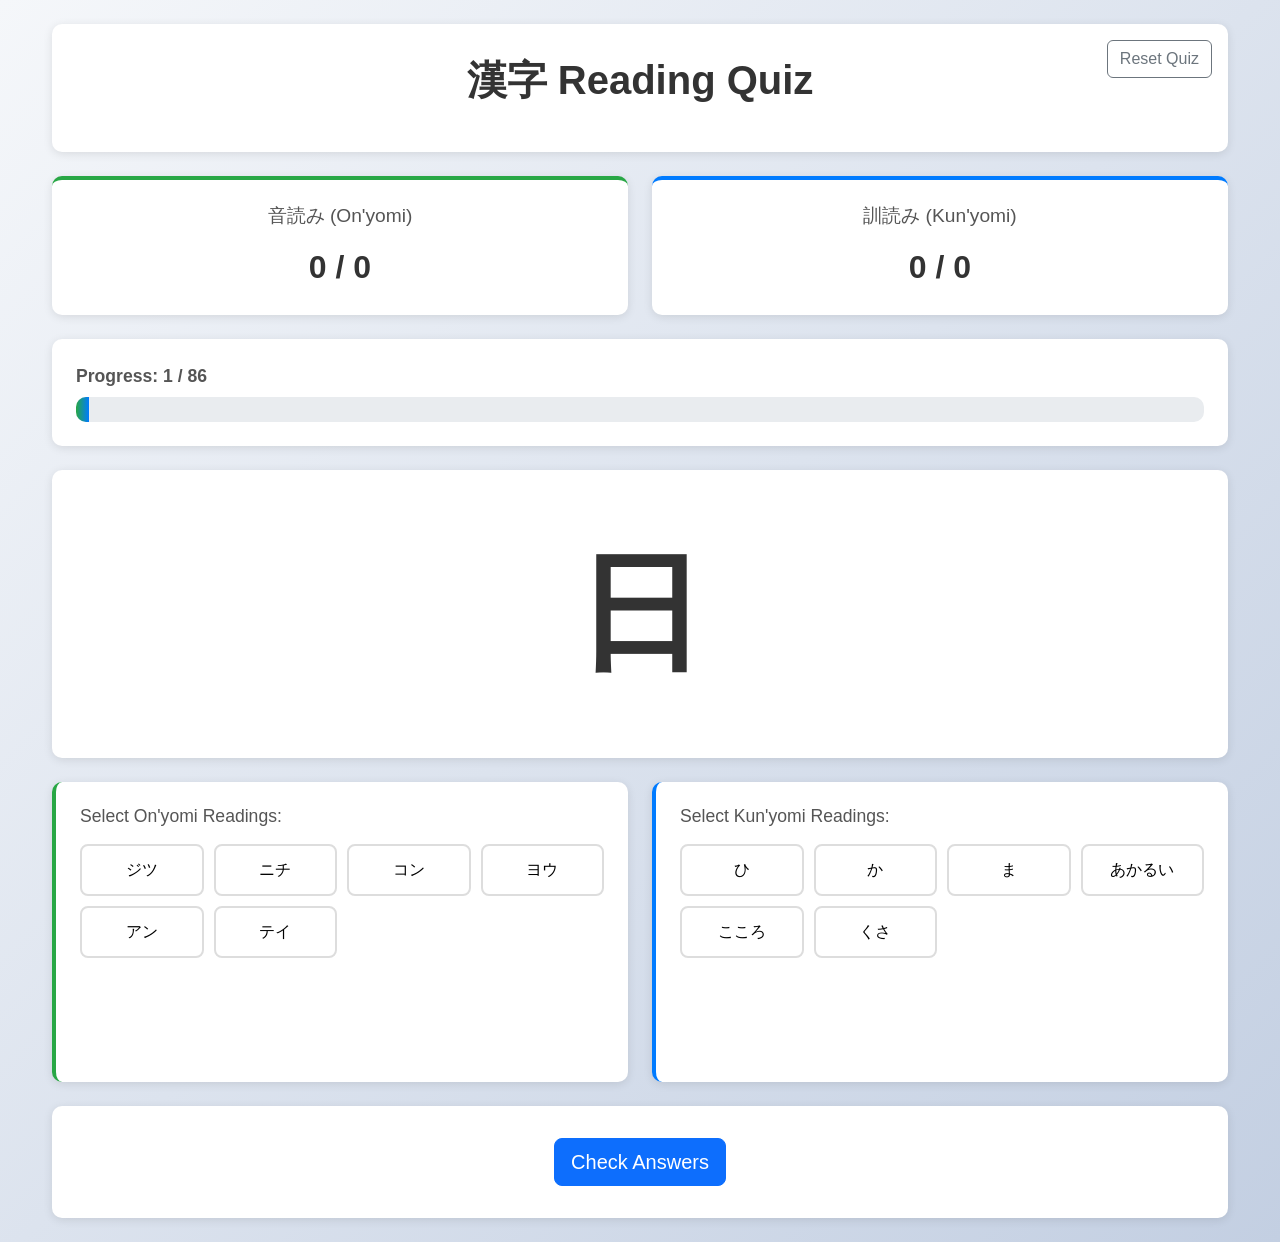
==== index.html @ 34af4ba1 "project -  complete Japanese kanji quiz with reading practice" ====
<!DOCTYPE html>
<html lang="en">
<head>
    <meta charset="UTF-8">
    <meta name="viewport" content="width=device-width, initial-scale=1.0">
    <title>Kanji Quiz Application</title>
    <link href="https://cdn.jsdelivr.net/npm/bootstrap@5.3.0/dist/css/bootstrap.min.css" rel="stylesheet">
    <link rel="stylesheet" href="styles.css">
</head>
<body>
    <div class="container py-4">
        <!-- Header -->
        <div class="header-section mb-4">
            <h1 class="text-center mb-3">漢字 Reading Quiz</h1>
            <button id="resetBtn" class="btn btn-outline-secondary">Reset Quiz</button>
        </div>

        <!-- Score Panels -->
        <div class="row mb-4">
            <div class="col-md-6 mb-3 mb-md-0">
                <div class="score-panel onyomi-panel">
                    <h3>音読み (On'yomi)</h3>
                    <div class="score-display">
                        <span id="onyomiScore">0</span> / <span id="onyomiTotal">0</span>
                    </div>
                </div>
            </div>
            <div class="col-md-6">
                <div class="score-panel kunyomi-panel">
                    <h3>訓読み (Kun'yomi)</h3>
                    <div class="score-display">
                        <span id="kunyomiScore">0</span> / <span id="kunyomiTotal">0</span>
                    </div>
                </div>
            </div>
        </div>

        <!-- Progress -->
        <div class="progress-section mb-4">
            <div class="progress-text mb-2">
                Progress: <span id="currentKanji">0</span> / <span id="totalKanji">0</span>
            </div>
            <div class="progress">
                <div id="progressBar" class="progress-bar" role="progressbar" style="width: 0%"></div>
            </div>
        </div>

        <!-- Kanji Display -->
        <div class="kanji-display mb-4">
            <div id="kanjiChar" class="kanji-character">漢</div>
        </div>

        <!-- Reading Selection Grids -->
        <div class="row mb-4">
            <div class="col-md-6 mb-3 mb-md-0">
                <div class="reading-section onyomi-section">
                    <h4 class="reading-title">Select On'yomi Readings:</h4>
                    <div id="onyomiGrid" class="reading-grid"></div>
                </div>
            </div>
            <div class="col-md-6">
                <div class="reading-section kunyomi-section">
                    <h4 class="reading-title">Select Kun'yomi Readings:</h4>
                    <div id="kunyomiGrid" class="reading-grid"></div>
                </div>
            </div>
        </div>

        <!-- Action Buttons -->
        <div class="action-buttons">
            <button id="checkBtn" class="btn btn-primary btn-lg">Check Answers</button>
            <button id="nextBtn" class="btn btn-success btn-lg" style="display: none;">Next Kanji</button>
        </div>
    </div>

    <script src="kanji-data.js"></script>
    <script src="app.js"></script>
</body>
</html>
---- styles.css ----
:root {
    --onyomi-color: #28a745;
    --kunyomi-color: #007bff;
    --correct-color: #28a745;
    --incorrect-color: #dc3545;
    --missed-color: #ffc107;
}

body {
    font-family: 'Segoe UI', Tahoma, Geneva, Verdana, sans-serif;
    background: linear-gradient(135deg, #f5f7fa 0%, #c3cfe2 100%);
    min-height: 100vh;
}

.container {
    max-width: 1200px;
}

.header-section {
    background: white;
    padding: 2rem;
    border-radius: 10px;
    box-shadow: 0 2px 10px rgba(0,0,0,0.1);
    position: relative;
}

.header-section h1 {
    color: #333;
    font-weight: 700;
    margin: 0;
}

#resetBtn {
    position: absolute;
    top: 1rem;
    right: 1rem;
}

.score-panel {
    background: white;
    padding: 1.5rem;
    border-radius: 10px;
    box-shadow: 0 2px 10px rgba(0,0,0,0.1);
    text-align: center;
}

.onyomi-panel {
    border-top: 4px solid var(--onyomi-color);
}

.kunyomi-panel {
    border-top: 4px solid var(--kunyomi-color);
}

.score-panel h3 {
    font-size: 1.2rem;
    margin-bottom: 1rem;
    color: #555;
}

.score-display {
    font-size: 2rem;
    font-weight: 700;
    color: #333;
}

.progress-section {
    background: white;
    padding: 1.5rem;
    border-radius: 10px;
    box-shadow: 0 2px 10px rgba(0,0,0,0.1);
}

.progress-text {
    font-size: 1.1rem;
    font-weight: 600;
    color: #555;
}

.progress {
    height: 25px;
    border-radius: 10px;
}

.progress-bar {
    background: linear-gradient(90deg, var(--onyomi-color), var(--kunyomi-color));
    transition: width 0.3s ease;
}

.kanji-display {
    background: white;
    padding: 3rem;
    border-radius: 10px;
    box-shadow: 0 2px 10px rgba(0,0,0,0.1);
    text-align: center;
}

.kanji-character {
    font-size: 8rem;
    font-weight: 700;
    color: #333;
    font-family: 'MS Mincho', 'Yu Mincho', serif;
}

.reading-section {
    background: white;
    padding: 1.5rem;
    border-radius: 10px;
    box-shadow: 0 2px 10px rgba(0,0,0,0.1);
    min-height: 300px;
}

.onyomi-section {
    border-left: 4px solid var(--onyomi-color);
}

.kunyomi-section {
    border-left: 4px solid var(--kunyomi-color);
}

.reading-title {
    font-size: 1.1rem;
    margin-bottom: 1rem;
    color: #555;
}

.reading-grid {
    display: grid;
    grid-template-columns: repeat(auto-fill, minmax(100px, 1fr));
    gap: 10px;
}

.reading-btn {
    padding: 0.75rem;
    border: 2px solid #ddd;
    background: white;
    border-radius: 8px;
    cursor: pointer;
    font-size: 1rem;
    transition: all 0.2s ease;
    font-weight: 500;
}

.reading-btn:hover:not(:disabled) {
    transform: translateY(-2px);
    box-shadow: 0 4px 8px rgba(0,0,0,0.15);
}

.reading-btn.selected {
    background: #e9ecef;
    border-color: #495057;
}

.reading-btn.onyomi.selected {
    background: rgba(40, 167, 69, 0.1);
    border-color: var(--onyomi-color);
}

.reading-btn.kunyomi.selected {
    background: rgba(0, 123, 255, 0.1);
    border-color: var(--kunyomi-color);
}

.reading-btn.correct {
    background: var(--correct-color);
    color: white;
    border-color: var(--correct-color);
}

.reading-btn.incorrect {
    background: var(--incorrect-color);
    color: white;
    border-color: var(--incorrect-color);
}

.reading-btn.missed {
    background: var(--missed-color);
    color: #333;
    border-color: var(--missed-color);
    animation: pulse 0.5s;
}

.reading-btn:disabled {
    cursor: not-allowed;
}

@keyframes pulse {
    0%, 100% { transform: scale(1); }
    50% { transform: scale(1.05); }
}

.action-buttons {
    text-align: center;
    background: white;
    padding: 2rem;
    border-radius: 10px;
    box-shadow: 0 2px 10px rgba(0,0,0,0.1);
}

.action-buttons button {
    margin: 0 0.5rem;
    min-width: 150px;
}

@media (max-width: 768px) {
    .kanji-character {
        font-size: 5rem;
    }
    
    .reading-grid {
        grid-template-columns: repeat(auto-fill, minmax(80px, 1fr));
    }
    
    .action-buttons button {
        display: block;
        width: 100%;
        margin: 0.5rem 0;
    }
}
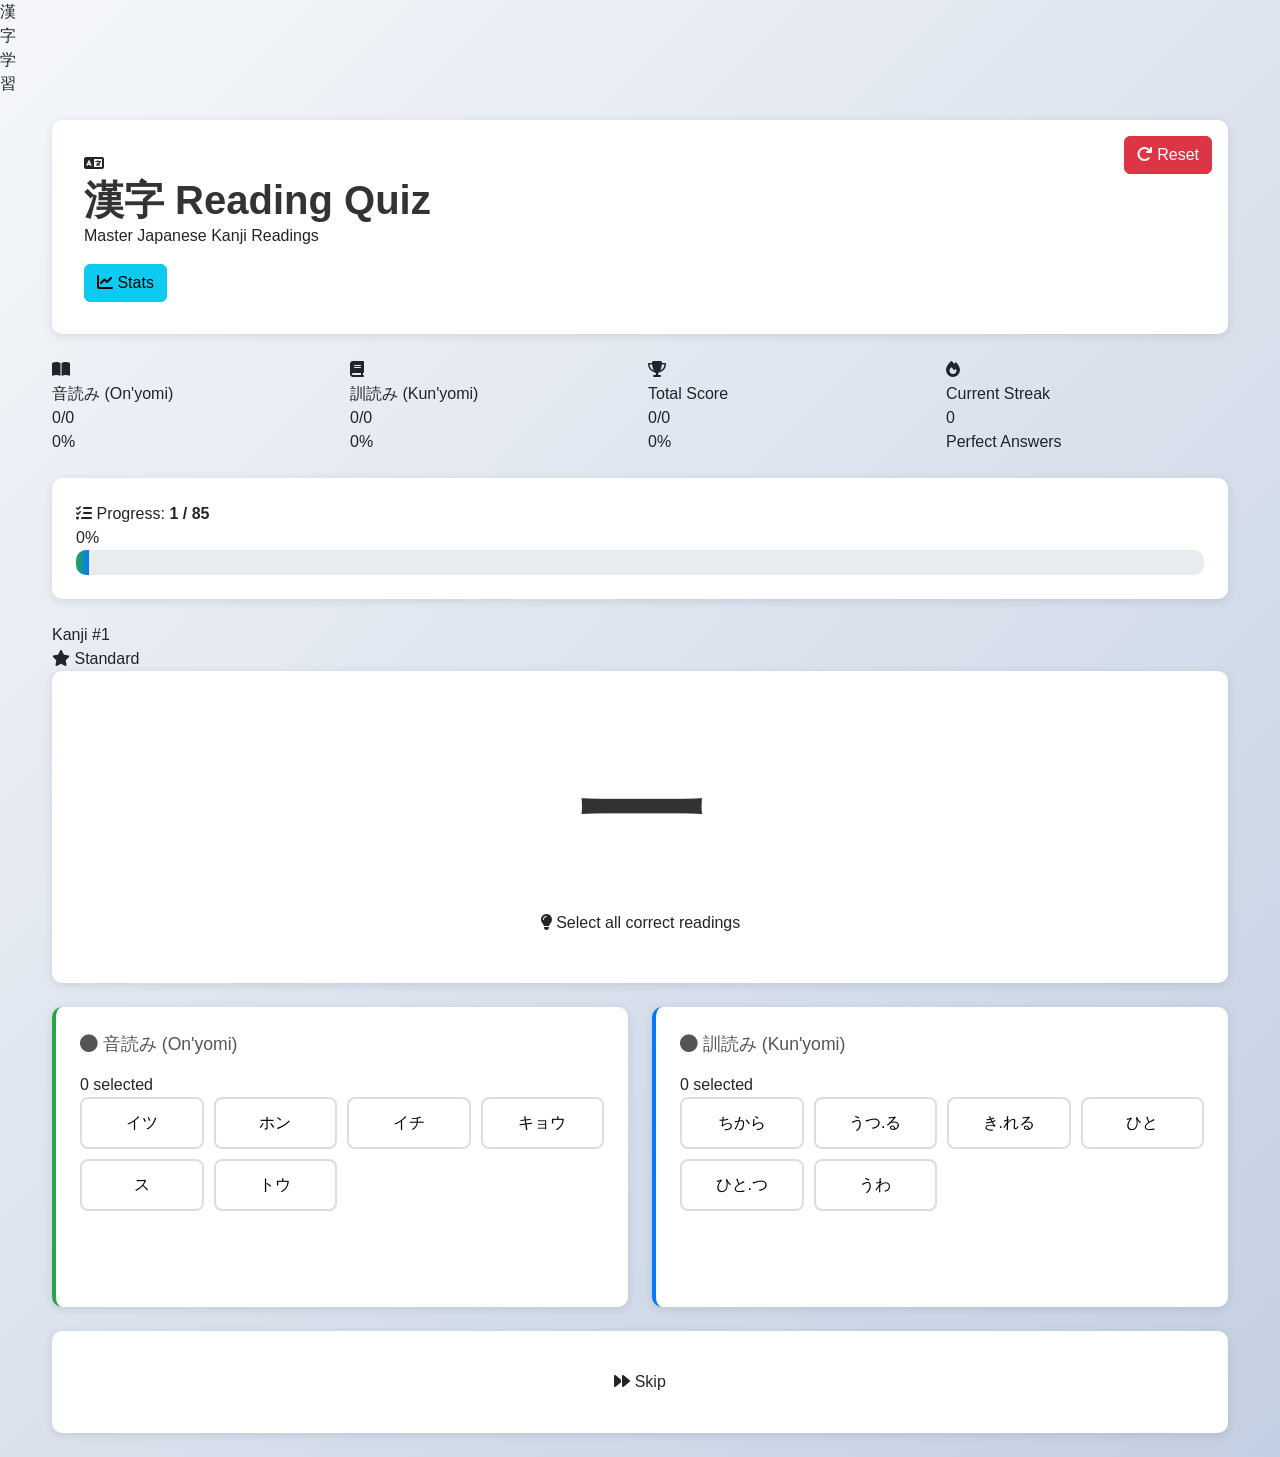
==== commit 1cf2dd08: "Add 85+ kanji with reading practice functionality" ====
--- a/index.html
+++ b/index.html
@@ -3,64 +3,149 @@
 <head>
     <meta charset="UTF-8">
     <meta name="viewport" content="width=device-width, initial-scale=1.0">
-    <title>Kanji Quiz Application</title>
+    <title>漢字 Reading Quiz - Master Japanese Kanji</title>
     <link href="https://cdn.jsdelivr.net/npm/bootstrap@5.3.0/dist/css/bootstrap.min.css" rel="stylesheet">
+    <link rel="stylesheet" href="https://cdnjs.cloudflare.com/ajax/libs/font-awesome/6.4.0/css/all.min.css">
     <link rel="stylesheet" href="styles.css">
 </head>
 <body>
+    <!-- Animated Background -->
+    <div class="animated-bg">
+        <div class="kanji-float">漢</div>
+        <div class="kanji-float">字</div>
+        <div class="kanji-float">学</div>
+        <div class="kanji-float">習</div>
+    </div>
+
     <div class="container py-4">
-        <!-- Header -->
+        <!-- Header with Stats -->
         <div class="header-section mb-4">
-            <h1 class="text-center mb-3">漢字 Reading Quiz</h1>
-            <button id="resetBtn" class="btn btn-outline-secondary">Reset Quiz</button>
-        </div>
-
-        <!-- Score Panels -->
-        <div class="row mb-4">
-            <div class="col-md-6 mb-3 mb-md-0">
-                <div class="score-panel onyomi-panel">
-                    <h3>音読み (On'yomi)</h3>
-                    <div class="score-display">
-                        <span id="onyomiScore">0</span> / <span id="onyomiTotal">0</span>
-                    </div>
-                </div>
-            </div>
-            <div class="col-md-6">
-                <div class="score-panel kunyomi-panel">
-                    <h3>訓読み (Kun'yomi)</h3>
-                    <div class="score-display">
-                        <span id="kunyomiScore">0</span> / <span id="kunyomiTotal">0</span>
-                    </div>
-                </div>
-            </div>
-        </div>
-
-        <!-- Progress -->
+            <div class="header-content">
+                <div class="logo-section">
+                    <i class="fas fa-language"></i>
+                    <h1>漢字 Reading Quiz</h1>
+                    <p class="subtitle">Master Japanese Kanji Readings</p>
+                </div>
+                <div class="header-actions">
+                    <button id="statsBtn" class="btn btn-info" data-bs-toggle="modal" data-bs-target="#statsModal">
+                        <i class="fas fa-chart-line"></i> Stats
+                    </button>
+                    <button id="resetBtn" class="btn btn-danger">
+                        <i class="fas fa-redo"></i> Reset
+                    </button>
+                </div>
+            </div>
+        </div>
+
+        <!-- Score Dashboard -->
+        <div class="score-dashboard mb-4">
+            <div class="row g-3">
+                <div class="col-md-3 col-6">
+                    <div class="stat-card onyomi-card">
+                        <div class="stat-icon"><i class="fas fa-book-open"></i></div>
+                        <div class="stat-content">
+                            <div class="stat-label">音読み (On'yomi)</div>
+                            <div class="stat-value">
+                                <span id="onyomiScore">0</span>/<span id="onyomiTotal">0</span>
+                            </div>
+                            <div class="stat-percentage" id="onyomiPercent">0%</div>
+                        </div>
+                    </div>
+                </div>
+                <div class="col-md-3 col-6">
+                    <div class="stat-card kunyomi-card">
+                        <div class="stat-icon"><i class="fas fa-book"></i></div>
+                        <div class="stat-content">
+                            <div class="stat-label">訓読み (Kun'yomi)</div>
+                            <div class="stat-value">
+                                <span id="kunyomiScore">0</span>/<span id="kunyomiTotal">0</span>
+                            </div>
+                            <div class="stat-percentage" id="kunyomiPercent">0%</div>
+                        </div>
+                    </div>
+                </div>
+                <div class="col-md-3 col-6">
+                    <div class="stat-card total-card">
+                        <div class="stat-icon"><i class="fas fa-trophy"></i></div>
+                        <div class="stat-content">
+                            <div class="stat-label">Total Score</div>
+                            <div class="stat-value" id="totalScore">0/0</div>
+                            <div class="stat-percentage" id="totalPercent">0%</div>
+                        </div>
+                    </div>
+                </div>
+                <div class="col-md-3 col-6">
+                    <div class="stat-card streak-card">
+                        <div class="stat-icon"><i class="fas fa-fire"></i></div>
+                        <div class="stat-content">
+                            <div class="stat-label">Current Streak</div>
+                            <div class="stat-value" id="streakValue">0</div>
+                            <div class="stat-percentage">Perfect Answers</div>
+                        </div>
+                    </div>
+                </div>
+            </div>
+        </div>
+
+        <!-- Progress Section -->
         <div class="progress-section mb-4">
-            <div class="progress-text mb-2">
-                Progress: <span id="currentKanji">0</span> / <span id="totalKanji">0</span>
-            </div>
-            <div class="progress">
-                <div id="progressBar" class="progress-bar" role="progressbar" style="width: 0%"></div>
-            </div>
-        </div>
-
-        <!-- Kanji Display -->
-        <div class="kanji-display mb-4">
-            <div id="kanjiChar" class="kanji-character">漢</div>
+            <div class="progress-header">
+                <div class="progress-info">
+                    <i class="fas fa-tasks"></i>
+                    <span>Progress: <strong><span id="currentKanji">0</span> / <span id="totalKanji">0</span></strong></span>
+                </div>
+                <div class="progress-percentage" id="progressPercent">0%</div>
+            </div>
+            <div class="progress-bar-container">
+                <div class="progress">
+                    <div id="progressBar" class="progress-bar progress-bar-striped progress-bar-animated" role="progressbar" style="width: 0%"></div>
+                </div>
+            </div>
+        </div>
+
+        <!-- Kanji Display Card -->
+        <div class="kanji-display-card mb-4">
+            <div class="kanji-card-header">
+                <span class="kanji-number">Kanji #<span id="kanjiNumber">1</span></span>
+                <div class="difficulty-badge" id="difficultyBadge">
+                    <i class="fas fa-star"></i> <span id="difficultyText">Standard</span>
+                </div>
+            </div>
+            <div class="kanji-display">
+                <div id="kanjiChar" class="kanji-character">漢</div>
+                <div class="kanji-hint" id="kanjiHint">
+                    <i class="fas fa-lightbulb"></i> Select all correct readings
+                </div>
+            </div>
         </div>
 
         <!-- Reading Selection Grids -->
-        <div class="row mb-4">
-            <div class="col-md-6 mb-3 mb-md-0">
+        <div class="row g-4 mb-4">
+            <div class="col-lg-6">
                 <div class="reading-section onyomi-section">
-                    <h4 class="reading-title">Select On'yomi Readings:</h4>
+                    <div class="reading-header">
+                        <div class="reading-title">
+                            <i class="fas fa-circle"></i>
+                            <span>音読み (On'yomi)</span>
+                        </div>
+                        <div class="reading-counter">
+                            <span id="onyomiSelected">0</span> selected
+                        </div>
+                    </div>
                     <div id="onyomiGrid" class="reading-grid"></div>
                 </div>
             </div>
-            <div class="col-md-6">
+            <div class="col-lg-6">
                 <div class="reading-section kunyomi-section">
-                    <h4 class="reading-title">Select Kun'yomi Readings:</h4>
+                    <div class="reading-header">
+                        <div class="reading-title">
+                            <i class="fas fa-circle"></i>
+                            <span>訓読み (Kun'yomi)</span>
+                        </div>
+                        <div class="reading-counter">
+                            <span id="kunyomiSelected">0</span> selected
+                        </div>
+                    </div>
                     <div id="kunyomiGrid" class="reading-grid"></div>
                 </div>
             </div>
@@ -68,11 +153,63 @@
 
         <!-- Action Buttons -->
         <div class="action-buttons">
-            <button id="checkBtn" class="btn btn-primary btn-lg">Check Answers</button>
-            <button id="nextBtn" class="btn btn-success btn-lg" style="display: none;">Next Kanji</button>
+            <button id="checkBtn" class="btn btn-check">
+                <i class="fas fa-check-circle"></i> Check Answers
+            </button>
+            <button id="nextBtn" class="btn btn-next" style="display: none;">
+                <i class="fas fa-arrow-right"></i> Next Kanji
+            </button>
+            <button id="skipBtn" class="btn btn-skip">
+                <i class="fas fa-forward"></i> Skip
+            </button>
+        </div>
+
+        <!-- Result Feedback -->
+        <div id="resultFeedback" class="result-feedback" style="display: none;">
+            <div class="feedback-content">
+                <div class="feedback-icon" id="feedbackIcon"></div>
+                <div class="feedback-message" id="feedbackMessage"></div>
+            </div>
         </div>
     </div>
 
+    <!-- Stats Modal -->
+    <div class="modal fade" id="statsModal" tabindex="-1">
+        <div class="modal-dialog modal-dialog-centered">
+            <div class="modal-content">
+                <div class="modal-header">
+                    <h5 class="modal-title"><i class="fas fa-chart-bar"></i> Quiz Statistics</h5>
+                    <button type="button" class="btn-close" data-bs-dismiss="modal"></button>
+                </div>
+                <div class="modal-body">
+                    <div class="stats-grid">
+                        <div class="stat-item">
+                            <div class="stat-label">Total Kanji Completed</div>
+                            <div class="stat-number" id="modalKanjiCompleted">0</div>
+                        </div>
+                        <div class="stat-item">
+                            <div class="stat-label">Overall Accuracy</div>
+                            <div class="stat-number" id="modalAccuracy">0%</div>
+                        </div>
+                        <div class="stat-item">
+                            <div class="stat-label">Best Streak</div>
+                            <div class="stat-number" id="modalBestStreak">0</div>
+                        </div>
+                        <div class="stat-item">
+                            <div class="stat-label">On'yomi Accuracy</div>
+                            <div class="stat-number" id="modalOnyomiAcc">0%</div>
+                        </div>
+                        <div class="stat-item">
+                            <div class="stat-label">Kun'yomi Accuracy</div>
+                            <div class="stat-number" id="modalKunyomiAcc">0%</div>
+                        </div>
+                    </div>
+                </div>
+            </div>
+        </div>
+    </div>
+
+    <script src="https://cdn.jsdelivr.net/npm/bootstrap@5.3.0/dist/js/bootstrap.bundle.min.js"></script>
     <script src="kanji-data.js"></script>
     <script src="app.js"></script>
 </body>
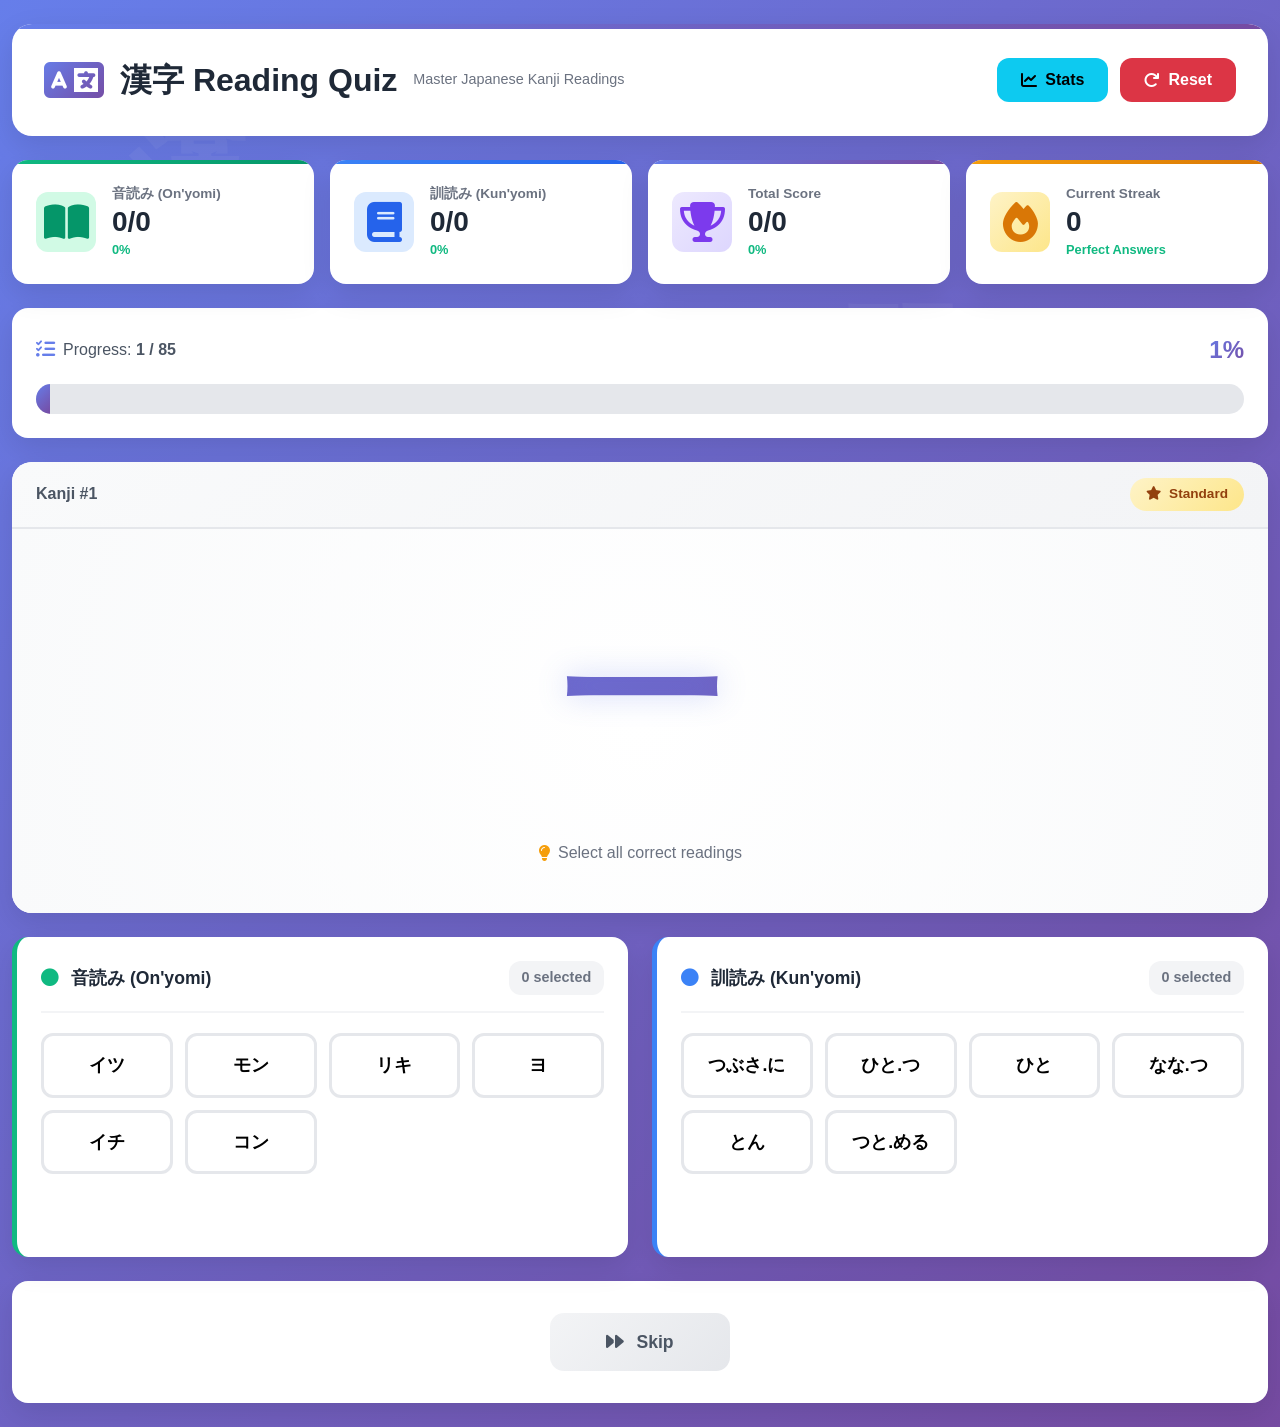
==== commit e9c19ce1: "updated for mobile screen compatibility" ====
--- a/index.html
+++ b/index.html
@@ -2,7 +2,10 @@
 <html lang="en">
 <head>
     <meta charset="UTF-8">
-    <meta name="viewport" content="width=device-width, initial-scale=1.0">
+    <meta name="viewport" content="width=device-width, initial-scale=1.0, maximum-scale=1.0, user-scalable=no">
+    <meta name="mobile-web-app-capable" content="yes">
+    <meta name="apple-mobile-web-app-capable" content="yes">
+    <meta name="apple-mobile-web-app-status-bar-style" content="black-translucent">
     <title>漢字 Reading Quiz - Master Japanese Kanji</title>
     <link href="https://cdn.jsdelivr.net/npm/bootstrap@5.3.0/dist/css/bootstrap.min.css" rel="stylesheet">
     <link rel="stylesheet" href="https://cdnjs.cloudflare.com/ajax/libs/font-awesome/6.4.0/css/all.min.css">
--- a/styles.css
+++ b/styles.css
@@ -1,219 +1,1051 @@
 :root {
-    --onyomi-color: #28a745;
-    --kunyomi-color: #007bff;
-    --correct-color: #28a745;
-    --incorrect-color: #dc3545;
-    --missed-color: #ffc107;
+    --onyomi-color: #10b981;
+    --onyomi-light: #d1fae5;
+    --onyomi-dark: #059669;
+    --kunyomi-color: #3b82f6;
+    --kunyomi-light: #dbeafe;
+    --kunyomi-dark: #2563eb;
+    --correct-color: #10b981;
+    --incorrect-color: #ef4444;
+    --missed-color: #f59e0b;
+    --primary-gradient: linear-gradient(135deg, #667eea 0%, #764ba2 100%);
+    --success-gradient: linear-gradient(135deg, #10b981 0%, #059669 100%);
+    --danger-gradient: linear-gradient(135deg, #ef4444 0%, #dc2626 100%);
+    --card-shadow: 0 10px 30px rgba(0, 0, 0, 0.1);
+    --card-shadow-hover: 0 15px 40px rgba(0, 0, 0, 0.15);
+}
+
+* {
+    margin: 0;
+    padding: 0;
+    box-sizing: border-box;
+    -webkit-tap-highlight-color: transparent;
+}
+
+/* Prevent text selection on buttons for better mobile UX */
+button {
+    -webkit-user-select: none;
+    -moz-user-select: none;
+    -ms-user-select: none;
+    user-select: none;
+    -webkit-touch-callout: none;
 }
 
 body {
     font-family: 'Segoe UI', Tahoma, Geneva, Verdana, sans-serif;
-    background: linear-gradient(135deg, #f5f7fa 0%, #c3cfe2 100%);
+    background: linear-gradient(135deg, #667eea 0%, #764ba2 100%);
     min-height: 100vh;
+    position: relative;
+    overflow-x: hidden;
+    -webkit-overflow-scrolling: touch;
+}
+
+.animated-bg {
+    position: fixed;
+    top: 0;
+    left: 0;
+    width: 100%;
+    height: 100%;
+    z-index: 0;
+    pointer-events: none;
+    overflow: hidden;
+}
+
+.kanji-float {
+    position: absolute;
+    font-size: 120px;
+    color: rgba(255, 255, 255, 0.05);
+    font-weight: 700;
+    animation: float 20s infinite ease-in-out;
+}
+
+.kanji-float:nth-child(1) {
+    top: 10%;
+    left: 10%;
+    animation-delay: 0s;
+}
+
+.kanji-float:nth-child(2) {
+    top: 60%;
+    right: 15%;
+    animation-delay: 5s;
+}
+
+.kanji-float:nth-child(3) {
+    bottom: 20%;
+    left: 20%;
+    animation-delay: 10s;
+}
+
+.kanji-float:nth-child(4) {
+    top: 30%;
+    right: 25%;
+    animation-delay: 15s;
+}
+
+@keyframes float {
+    0%, 100% {
+        transform: translateY(0) rotate(0deg);
+        opacity: 0.05;
+    }
+    50% {
+        transform: translateY(-30px) rotate(5deg);
+        opacity: 0.08;
+    }
 }
 
 .container {
-    max-width: 1200px;
+    max-width: 1400px;
+    position: relative;
+    z-index: 1;
 }
 
 .header-section {
     background: white;
     padding: 2rem;
-    border-radius: 10px;
-    box-shadow: 0 2px 10px rgba(0,0,0,0.1);
+    border-radius: 20px;
+    box-shadow: var(--card-shadow);
     position: relative;
-}
-
-.header-section h1 {
-    color: #333;
-    font-weight: 700;
+    overflow: hidden;
+}
+
+.header-section::before {
+    content: '';
+    position: absolute;
+    top: 0;
+    left: 0;
+    right: 0;
+    height: 5px;
+    background: var(--primary-gradient);
+}
+
+.header-content {
+    display: flex;
+    justify-content: space-between;
+    align-items: center;
+    flex-wrap: wrap;
+    gap: 1rem;
+}
+
+.logo-section {
+    display: flex;
+    align-items: center;
+    gap: 1rem;
+}
+
+.logo-section i {
+    font-size: 3rem;
+    background: var(--primary-gradient);
+    -webkit-background-clip: text;
+    -webkit-text-fill-color: transparent;
+    background-clip: text;
+}
+
+.logo-section h1 {
+    color: #1f2937;
+    font-weight: 800;
     margin: 0;
-}
-
-#resetBtn {
-    position: absolute;
-    top: 1rem;
-    right: 1rem;
-}
-
-.score-panel {
+    font-size: 2rem;
+}
+
+.logo-section .subtitle {
+    color: #6b7280;
+    font-size: 0.9rem;
+    margin: 0;
+}
+
+.header-actions {
+    display: flex;
+    gap: 0.75rem;
+}
+
+.header-actions .btn {
+    padding: 0.6rem 1.5rem;
+    border-radius: 12px;
+    font-weight: 600;
+    border: none;
+    transition: all 0.3s ease;
+    display: flex;
+    align-items: center;
+    gap: 0.5rem;
+}
+
+.header-actions .btn:hover {
+    transform: translateY(-2px);
+    box-shadow: 0 5px 15px rgba(0, 0, 0, 0.2);
+}
+
+.score-dashboard {
+    animation: slideInUp 0.5s ease;
+}
+
+.stat-card {
     background: white;
     padding: 1.5rem;
-    border-radius: 10px;
-    box-shadow: 0 2px 10px rgba(0,0,0,0.1);
-    text-align: center;
-}
-
-.onyomi-panel {
-    border-top: 4px solid var(--onyomi-color);
-}
-
-.kunyomi-panel {
-    border-top: 4px solid var(--kunyomi-color);
-}
-
-.score-panel h3 {
-    font-size: 1.2rem;
-    margin-bottom: 1rem;
-    color: #555;
-}
-
-.score-display {
-    font-size: 2rem;
-    font-weight: 700;
-    color: #333;
+    border-radius: 16px;
+    box-shadow: var(--card-shadow);
+    transition: all 0.3s ease;
+    display: flex;
+    align-items: center;
+    gap: 1rem;
+    position: relative;
+    overflow: hidden;
+}
+
+.stat-card::before {
+    content: '';
+    position: absolute;
+    top: 0;
+    left: 0;
+    right: 0;
+    height: 4px;
+    transition: height 0.3s ease;
+}
+
+.stat-card:hover {
+    transform: translateY(-5px);
+    box-shadow: var(--card-shadow-hover);
+}
+
+.stat-card:hover::before {
+    height: 6px;
+}
+
+.onyomi-card::before {
+    background: var(--success-gradient);
+}
+
+.kunyomi-card::before {
+    background: linear-gradient(135deg, var(--kunyomi-color), var(--kunyomi-dark));
+}
+
+.total-card::before {
+    background: var(--primary-gradient);
+}
+
+.streak-card::before {
+    background: linear-gradient(135deg, #f59e0b, #d97706);
+}
+
+.stat-icon {
+    font-size: 2.5rem;
+    width: 60px;
+    height: 60px;
+    display: flex;
+    align-items: center;
+    justify-content: center;
+    border-radius: 12px;
+    flex-shrink: 0;
+}
+
+.onyomi-card .stat-icon {
+    background: var(--onyomi-light);
+    color: var(--onyomi-dark);
+}
+
+.kunyomi-card .stat-icon {
+    background: var(--kunyomi-light);
+    color: var(--kunyomi-dark);
+}
+
+.total-card .stat-icon {
+    background: linear-gradient(135deg, #ede9fe, #ddd6fe);
+    color: #7c3aed;
+}
+
+.streak-card .stat-icon {
+    background: linear-gradient(135deg, #fef3c7, #fde68a);
+    color: #d97706;
+}
+
+.stat-content {
+    flex: 1;
+}
+
+.stat-label {
+    font-size: 0.85rem;
+    color: #6b7280;
+    font-weight: 600;
+    margin-bottom: 0.25rem;
+}
+
+.stat-value {
+    font-size: 1.75rem;
+    font-weight: 800;
+    color: #1f2937;
+    line-height: 1;
+}
+
+.stat-percentage {
+    font-size: 0.8rem;
+    color: #10b981;
+    font-weight: 600;
+    margin-top: 0.25rem;
 }
 
 .progress-section {
     background: white;
     padding: 1.5rem;
-    border-radius: 10px;
-    box-shadow: 0 2px 10px rgba(0,0,0,0.1);
-}
-
-.progress-text {
-    font-size: 1.1rem;
+    border-radius: 16px;
+    box-shadow: var(--card-shadow);
+    animation: slideInUp 0.6s ease;
+}
+
+.progress-header {
+    display: flex;
+    justify-content: space-between;
+    align-items: center;
+    margin-bottom: 1rem;
+}
+
+.progress-info {
+    display: flex;
+    align-items: center;
+    gap: 0.5rem;
+    font-size: 1rem;
+    color: #4b5563;
+}
+
+.progress-info i {
+    color: #667eea;
+    font-size: 1.2rem;
+}
+
+.progress-percentage {
+    font-size: 1.5rem;
+    font-weight: 800;
+    background: var(--primary-gradient);
+    -webkit-background-clip: text;
+    -webkit-text-fill-color: transparent;
+    background-clip: text;
+}
+
+.progress-bar-container {
+    position: relative;
+}
+
+.progress {
+    height: 30px;
+    border-radius: 15px;
+    background: #e5e7eb;
+    overflow: hidden;
+}
+
+.progress-bar {
+    background: var(--primary-gradient);
+    transition: width 0.5s ease;
+    font-weight: 700;
+    display: flex;
+    align-items: center;
+    justify-content: center;
+    color: white;
+}
+
+.kanji-display-card {
+    background: white;
+    border-radius: 20px;
+    box-shadow: var(--card-shadow);
+    overflow: hidden;
+    animation: slideInUp 0.7s ease;
+}
+
+.kanji-card-header {
+    background: linear-gradient(135deg, #f9fafb, #f3f4f6);
+    padding: 1rem 1.5rem;
+    display: flex;
+    justify-content: space-between;
+    align-items: center;
+    border-bottom: 2px solid #e5e7eb;
+}
+
+.kanji-number {
+    font-weight: 700;
+    color: #4b5563;
+    font-size: 1rem;
+}
+
+.difficulty-badge {
+    display: flex;
+    align-items: center;
+    gap: 0.5rem;
+    padding: 0.4rem 1rem;
+    border-radius: 20px;
+    background: linear-gradient(135deg, #fef3c7, #fde68a);
+    color: #92400e;
     font-weight: 600;
-    color: #555;
-}
-
-.progress {
-    height: 25px;
-    border-radius: 10px;
-}
-
-.progress-bar {
-    background: linear-gradient(90deg, var(--onyomi-color), var(--kunyomi-color));
-    transition: width 0.3s ease;
+    font-size: 0.85rem;
 }
 
 .kanji-display {
-    background: white;
     padding: 3rem;
-    border-radius: 10px;
-    box-shadow: 0 2px 10px rgba(0,0,0,0.1);
     text-align: center;
+    position: relative;
+    background: radial-gradient(circle at center, #ffffff, #f9fafb);
 }
 
 .kanji-character {
-    font-size: 8rem;
+    font-size: 10rem;
     font-weight: 700;
-    color: #333;
+    background: var(--primary-gradient);
+    -webkit-background-clip: text;
+    -webkit-text-fill-color: transparent;
+    background-clip: text;
     font-family: 'MS Mincho', 'Yu Mincho', serif;
+    animation: kanjiPulse 2s ease-in-out infinite;
+    text-shadow: 0 0 30px rgba(102, 126, 234, 0.3);
+}
+
+@keyframes kanjiPulse {
+    0%, 100% {
+        transform: scale(1);
+    }
+    50% {
+        transform: scale(1.05);
+    }
+}
+
+.kanji-hint {
+    margin-top: 1.5rem;
+    color: #6b7280;
+    font-size: 1rem;
+    display: flex;
+    align-items: center;
+    justify-content: center;
+    gap: 0.5rem;
+}
+
+.kanji-hint i {
+    color: #f59e0b;
 }
 
 .reading-section {
     background: white;
     padding: 1.5rem;
-    border-radius: 10px;
-    box-shadow: 0 2px 10px rgba(0,0,0,0.1);
-    min-height: 300px;
+    border-radius: 16px;
+    box-shadow: var(--card-shadow);
+    min-height: 320px;
+    transition: all 0.3s ease;
+    animation: slideInUp 0.8s ease;
+}
+
+.reading-section:hover {
+    box-shadow: var(--card-shadow-hover);
 }
 
 .onyomi-section {
-    border-left: 4px solid var(--onyomi-color);
+    border-left: 5px solid var(--onyomi-color);
 }
 
 .kunyomi-section {
-    border-left: 4px solid var(--kunyomi-color);
+    border-left: 5px solid var(--kunyomi-color);
+}
+
+.reading-header {
+    display: flex;
+    justify-content: space-between;
+    align-items: center;
+    margin-bottom: 1.25rem;
+    padding-bottom: 1rem;
+    border-bottom: 2px solid #f3f4f6;
 }
 
 .reading-title {
+    display: flex;
+    align-items: center;
+    gap: 0.75rem;
     font-size: 1.1rem;
-    margin-bottom: 1rem;
-    color: #555;
+    font-weight: 700;
+    color: #1f2937;
+}
+
+.onyomi-section .reading-title i {
+    color: var(--onyomi-color);
+}
+
+.kunyomi-section .reading-title i {
+    color: var(--kunyomi-color);
+}
+
+.reading-counter {
+    font-size: 0.9rem;
+    color: #6b7280;
+    font-weight: 600;
+    padding: 0.4rem 0.8rem;
+    background: #f3f4f6;
+    border-radius: 12px;
 }
 
 .reading-grid {
     display: grid;
-    grid-template-columns: repeat(auto-fill, minmax(100px, 1fr));
-    gap: 10px;
+    grid-template-columns: repeat(auto-fill, minmax(110px, 1fr));
+    gap: 12px;
 }
 
 .reading-btn {
-    padding: 0.75rem;
-    border: 2px solid #ddd;
+    padding: 1rem;
+    border: 3px solid #e5e7eb;
     background: white;
-    border-radius: 8px;
+    border-radius: 12px;
     cursor: pointer;
-    font-size: 1rem;
-    transition: all 0.2s ease;
-    font-weight: 500;
+    font-size: 1.1rem;
+    transition: all 0.3s cubic-bezier(0.4, 0, 0.2, 1);
+    font-weight: 600;
+    position: relative;
+    overflow: hidden;
+}
+
+.reading-btn::before {
+    content: '';
+    position: absolute;
+    top: 50%;
+    left: 50%;
+    width: 0;
+    height: 0;
+    border-radius: 50%;
+    background: rgba(102, 126, 234, 0.1);
+    transform: translate(-50%, -50%);
+    transition: width 0.6s, height 0.6s;
+}
+
+.reading-btn:hover:not(:disabled)::before {
+    width: 300px;
+    height: 300px;
 }
 
 .reading-btn:hover:not(:disabled) {
-    transform: translateY(-2px);
-    box-shadow: 0 4px 8px rgba(0,0,0,0.15);
+    transform: translateY(-3px);
+    box-shadow: 0 8px 20px rgba(0, 0, 0, 0.15);
+    border-color: #667eea;
 }
 
 .reading-btn.selected {
-    background: #e9ecef;
-    border-color: #495057;
+    background: #f3f4f6;
+    border-color: #6b7280;
+    transform: scale(0.98);
 }
 
 .reading-btn.onyomi.selected {
-    background: rgba(40, 167, 69, 0.1);
+    background: var(--onyomi-light);
     border-color: var(--onyomi-color);
+    color: var(--onyomi-dark);
+    box-shadow: 0 4px 12px rgba(16, 185, 129, 0.3);
 }
 
 .reading-btn.kunyomi.selected {
-    background: rgba(0, 123, 255, 0.1);
+    background: var(--kunyomi-light);
     border-color: var(--kunyomi-color);
+    color: var(--kunyomi-dark);
+    box-shadow: 0 4px 12px rgba(59, 130, 246, 0.3);
 }
 
 .reading-btn.correct {
-    background: var(--correct-color);
+    background: var(--success-gradient);
     color: white;
     border-color: var(--correct-color);
+    animation: correctPulse 0.6s ease;
+}
+
+.reading-btn.correct::after {
+    content: '✓';
+    position: absolute;
+    top: 5px;
+    right: 8px;
+    font-size: 1.2rem;
+    font-weight: 700;
 }
 
 .reading-btn.incorrect {
-    background: var(--incorrect-color);
+    background: var(--danger-gradient);
     color: white;
     border-color: var(--incorrect-color);
+    animation: shake 0.5s ease;
+}
+
+.reading-btn.incorrect::after {
+    content: '✗';
+    position: absolute;
+    top: 5px;
+    right: 8px;
+    font-size: 1.2rem;
+    font-weight: 700;
 }
 
 .reading-btn.missed {
-    background: var(--missed-color);
-    color: #333;
+    background: linear-gradient(135deg, #fef3c7, #fde68a);
+    color: #92400e;
     border-color: var(--missed-color);
-    animation: pulse 0.5s;
+    animation: missedPulse 0.8s ease;
+    box-shadow: 0 0 20px rgba(245, 158, 11, 0.4);
+}
+
+.reading-btn.missed::after {
+    content: '!';
+    position: absolute;
+    top: 5px;
+    right: 10px;
+    font-size: 1.2rem;
+    font-weight: 700;
 }
 
 .reading-btn:disabled {
     cursor: not-allowed;
 }
 
-@keyframes pulse {
-    0%, 100% { transform: scale(1); }
-    50% { transform: scale(1.05); }
+@keyframes correctPulse {
+    0% { transform: scale(1); }
+    50% { transform: scale(1.1); }
+    100% { transform: scale(1); }
+}
+
+@keyframes shake {
+    0%, 100% { transform: translateX(0); }
+    25% { transform: translateX(-10px); }
+    75% { transform: translateX(10px); }
+}
+
+@keyframes missedPulse {
+    0%, 100% { transform: scale(1); box-shadow: 0 0 0 rgba(245, 158, 11, 0); }
+    50% { transform: scale(1.08); box-shadow: 0 0 30px rgba(245, 158, 11, 0.6); }
 }
 
 .action-buttons {
     text-align: center;
     background: white;
     padding: 2rem;
-    border-radius: 10px;
-    box-shadow: 0 2px 10px rgba(0,0,0,0.1);
-}
-
-.action-buttons button {
-    margin: 0 0.5rem;
-    min-width: 150px;
+    border-radius: 16px;
+    box-shadow: var(--card-shadow);
+    display: flex;
+    justify-content: center;
+    gap: 1rem;
+    flex-wrap: wrap;
+    animation: slideInUp 0.9s ease;
+}
+
+.action-buttons .btn {
+    padding: 1rem 2.5rem;
+    font-size: 1.1rem;
+    font-weight: 700;
+    border-radius: 14px;
+    border: none;
+    transition: all 0.3s ease;
+    display: flex;
+    align-items: center;
+    gap: 0.75rem;
+    min-width: 180px;
+    justify-content: center;
+}
+
+.btn-check {
+    background: var(--primary-gradient);
+    color: white;
+}
+
+.btn-check:hover {
+    transform: translateY(-3px);
+    box-shadow: 0 10px 25px rgba(102, 126, 234, 0.4);
+}
+
+.btn-next {
+    background: var(--success-gradient);
+    color: white;
+}
+
+.btn-next:hover {
+    transform: translateY(-3px);
+    box-shadow: 0 10px 25px rgba(16, 185, 129, 0.4);
+}
+
+.btn-skip {
+    background: linear-gradient(135deg, #f3f4f6, #e5e7eb);
+    color: #4b5563;
+}
+
+.btn-skip:hover {
+    background: linear-gradient(135deg, #e5e7eb, #d1d5db);
+    transform: translateY(-3px);
+    box-shadow: 0 10px 25px rgba(0, 0, 0, 0.1);
+}
+
+.result-feedback {
+    background: white;
+    padding: 2rem;
+    border-radius: 16px;
+    box-shadow: var(--card-shadow);
+    margin-top: 1.5rem;
+    animation: slideInUp 0.5s ease;
+}
+
+.feedback-content {
+    display: flex;
+    align-items: center;
+    justify-content: center;
+    gap: 1.5rem;
+}
+
+.feedback-icon {
+    font-size: 3rem;
+}
+
+.feedback-message {
+    font-size: 1.3rem;
+    font-weight: 700;
+}
+
+.feedback-success .feedback-icon {
+    color: var(--correct-color);
+}
+
+.feedback-success .feedback-message {
+    color: var(--correct-color);
+}
+
+.feedback-partial .feedback-icon {
+    color: var(--missed-color);
+}
+
+.feedback-partial .feedback-message {
+    color: var(--missed-color);
+}
+
+.feedback-fail .feedback-icon {
+    color: var(--incorrect-color);
+}
+
+.feedback-fail .feedback-message {
+    color: var(--incorrect-color);
+}
+
+@keyframes slideInUp {
+    from {
+        opacity: 0;
+        transform: translateY(30px);
+    }
+    to {
+        opacity: 1;
+        transform: translateY(0);
+    }
+}
+
+/* Modal Styles */
+.modal-content {
+    border-radius: 20px;
+    border: none;
+    box-shadow: var(--card-shadow);
+}
+
+.modal-header {
+    background: var(--primary-gradient);
+    color: white;
+    border-radius: 20px 20px 0 0;
+    padding: 1.5rem;
+}
+
+.modal-title {
+    font-weight: 700;
+    display: flex;
+    align-items: center;
+    gap: 0.75rem;
+}
+
+.stats-grid {
+    display: grid;
+    grid-template-columns: repeat(auto-fit, minmax(200px, 1fr));
+    gap: 1.5rem;
+    padding: 1rem;
+}
+
+.stat-item {
+    text-align: center;
+    padding: 1.5rem;
+    background: linear-gradient(135deg, #f9fafb, #f3f4f6);
+    border-radius: 12px;
+}
+
+.stat-item .stat-label {
+    font-size: 0.9rem;
+    color: #6b7280;
+    margin-bottom: 0.75rem;
+}
+
+.stat-item .stat-number {
+    font-size: 2.5rem;
+    font-weight: 800;
+    background: var(--primary-gradient);
+    -webkit-background-clip: text;
+    -webkit-text-fill-color: transparent;
+    background-clip: text;
 }
 
 @media (max-width: 768px) {
+    body {
+        padding: 0;
+    }
+    
+    .container {
+        padding: 0.75rem !important;
+    }
+    
+    /* Compact Header */
+    .header-section {
+        padding: 1rem;
+        border-radius: 12px;
+        margin-bottom: 0.75rem !important;
+    }
+    
+    .header-content {
+        flex-direction: column;
+        text-align: center;
+        gap: 0.75rem;
+    }
+    
+    .logo-section {
+        flex-direction: row;
+        justify-content: center;
+    }
+    
+    .logo-section i {
+        font-size: 2rem;
+    }
+    
+    .logo-section h1 {
+        font-size: 1.3rem;
+    }
+    
+    .logo-section .subtitle {
+        display: none;
+    }
+    
+    .header-actions {
+        width: 100%;
+        justify-content: center;
+    }
+    
+    .header-actions .btn {
+        padding: 0.5rem 1rem;
+        font-size: 0.9rem;
+    }
+    
+    /* Compact Score Dashboard */
+    .score-dashboard {
+        margin-bottom: 0.75rem !important;
+    }
+    
+    .stat-card {
+        padding: 0.75rem;
+        flex-direction: row;
+        text-align: left;
+        gap: 0.75rem;
+    }
+    
+    .stat-icon {
+        font-size: 1.75rem;
+        width: 45px;
+        height: 45px;
+    }
+    
+    .stat-label {
+        font-size: 0.7rem;
+    }
+    
+    .stat-value {
+        font-size: 1.2rem;
+    }
+    
+    .stat-percentage {
+        font-size: 0.7rem;
+    }
+    
+    /* Compact Progress */
+    .progress-section {
+        padding: 1rem;
+        margin-bottom: 0.75rem !important;
+    }
+    
+    .progress-info {
+        font-size: 0.85rem;
+    }
+    
+    .progress-percentage {
+        font-size: 1.2rem;
+    }
+    
+    .progress {
+        height: 20px;
+    }
+    
+    /* Larger Kanji for Mobile */
+    .kanji-display-card {
+        margin-bottom: 0.75rem !important;
+    }
+    
+    .kanji-card-header {
+        padding: 0.75rem 1rem;
+    }
+    
+    .kanji-number {
+        font-size: 0.85rem;
+    }
+    
+    .difficulty-badge {
+        font-size: 0.75rem;
+        padding: 0.3rem 0.75rem;
+    }
+    
+    .kanji-display {
+        padding: 2rem 1rem;
+    }
+    
     .kanji-character {
-        font-size: 5rem;
-    }
-    
+        font-size: 7rem;
+    }
+    
+    .kanji-hint {
+        font-size: 0.85rem;
+        margin-top: 1rem;
+    }
+    
+    /* Mobile-Optimized Reading Sections */
+    .reading-section {
+        padding: 1rem;
+        min-height: auto;
+        margin-bottom: 0.75rem !important;
+    }
+    
+    .reading-header {
+        margin-bottom: 1rem;
+        padding-bottom: 0.75rem;
+    }
+    
+    .reading-title {
+        font-size: 0.95rem;
+        gap: 0.5rem;
+    }
+    
+    .reading-counter {
+        font-size: 0.8rem;
+        padding: 0.3rem 0.6rem;
+    }
+    
+    /* Larger Touch Targets for Mobile */
     .reading-grid {
-        grid-template-columns: repeat(auto-fill, minmax(80px, 1fr));
-    }
-    
-    .action-buttons button {
-        display: block;
+        grid-template-columns: repeat(2, 1fr);
+        gap: 10px;
+    }
+    
+    .reading-btn {
+        padding: 1.25rem 0.75rem;
+        font-size: 1.15rem;
+        border-width: 2px;
+        min-height: 60px;
+        display: flex;
+        align-items: center;
+        justify-content: center;
+    }
+    
+    .reading-btn::after {
+        top: 3px;
+        right: 5px;
+        font-size: 1rem;
+    }
+    
+    /* Mobile Action Buttons */
+    .action-buttons {
+        padding: 1rem;
+        flex-direction: column;
+        gap: 0.75rem;
+        margin-bottom: 0.75rem !important;
+    }
+    
+    .action-buttons .btn {
         width: 100%;
-        margin: 0.5rem 0;
-    }
-}
+        padding: 1rem;
+        font-size: 1rem;
+        min-width: auto;
+    }
+    
+    /* Mobile Feedback */
+    .result-feedback {
+        padding: 1rem;
+        margin-top: 0.75rem;
+    }
+    
+    .feedback-content {
+        flex-direction: column;
+        gap: 0.75rem;
+    }
+    
+    .feedback-icon {
+        font-size: 2.5rem;
+    }
+    
+    .feedback-message {
+        font-size: 1rem;
+        text-align: center;
+    }
+    
+    /* Modal Adjustments */
+    .stats-grid {
+        grid-template-columns: 1fr;
+        gap: 1rem;
+    }
+    
+    .stat-item .stat-number {
+        font-size: 2rem;
+    }
+    
+    /* Hide floating background on mobile for performance */
+    .kanji-float {
+        display: none;
+    }
+}
+
+/* Extra small devices (phones in portrait, less than 576px) */
+@media (max-width: 576px) {
+    .kanji-character {
+        font-size: 5.5rem;
+    }
+    
+    .reading-grid {
+        grid-template-columns: repeat(2, 1fr);
+        gap: 8px;
+    }
+    
+    .reading-btn {
+        padding: 1rem 0.5rem;
+        font-size: 1rem;
+        min-height: 55px;
+    }
+    
+    .stat-card {
+        padding: 0.6rem;
+    }
+    
+    .stat-icon {
+        width: 40px;
+        height: 40px;
+        font-size: 1.5rem;
+    }
+}
+
+/* Landscape mode optimization */
+@media (max-width: 768px) and (orientation: landscape) {
+    .kanji-display {
+        padding: 1.5rem 1rem;
+    }
+    
+    .kanji-character {
+        font-size: 4.5rem;
+    }
+    
+    .score-dashboard .row {
+        display: flex;
+        flex-wrap: nowrap;
+        overflow-x: auto;
+        gap: 0.5rem;
+    }
+    
+    .score-dashboard .col-6 {
+        flex: 0 0 auto;
+        min-width: 45%;
+    }
+}
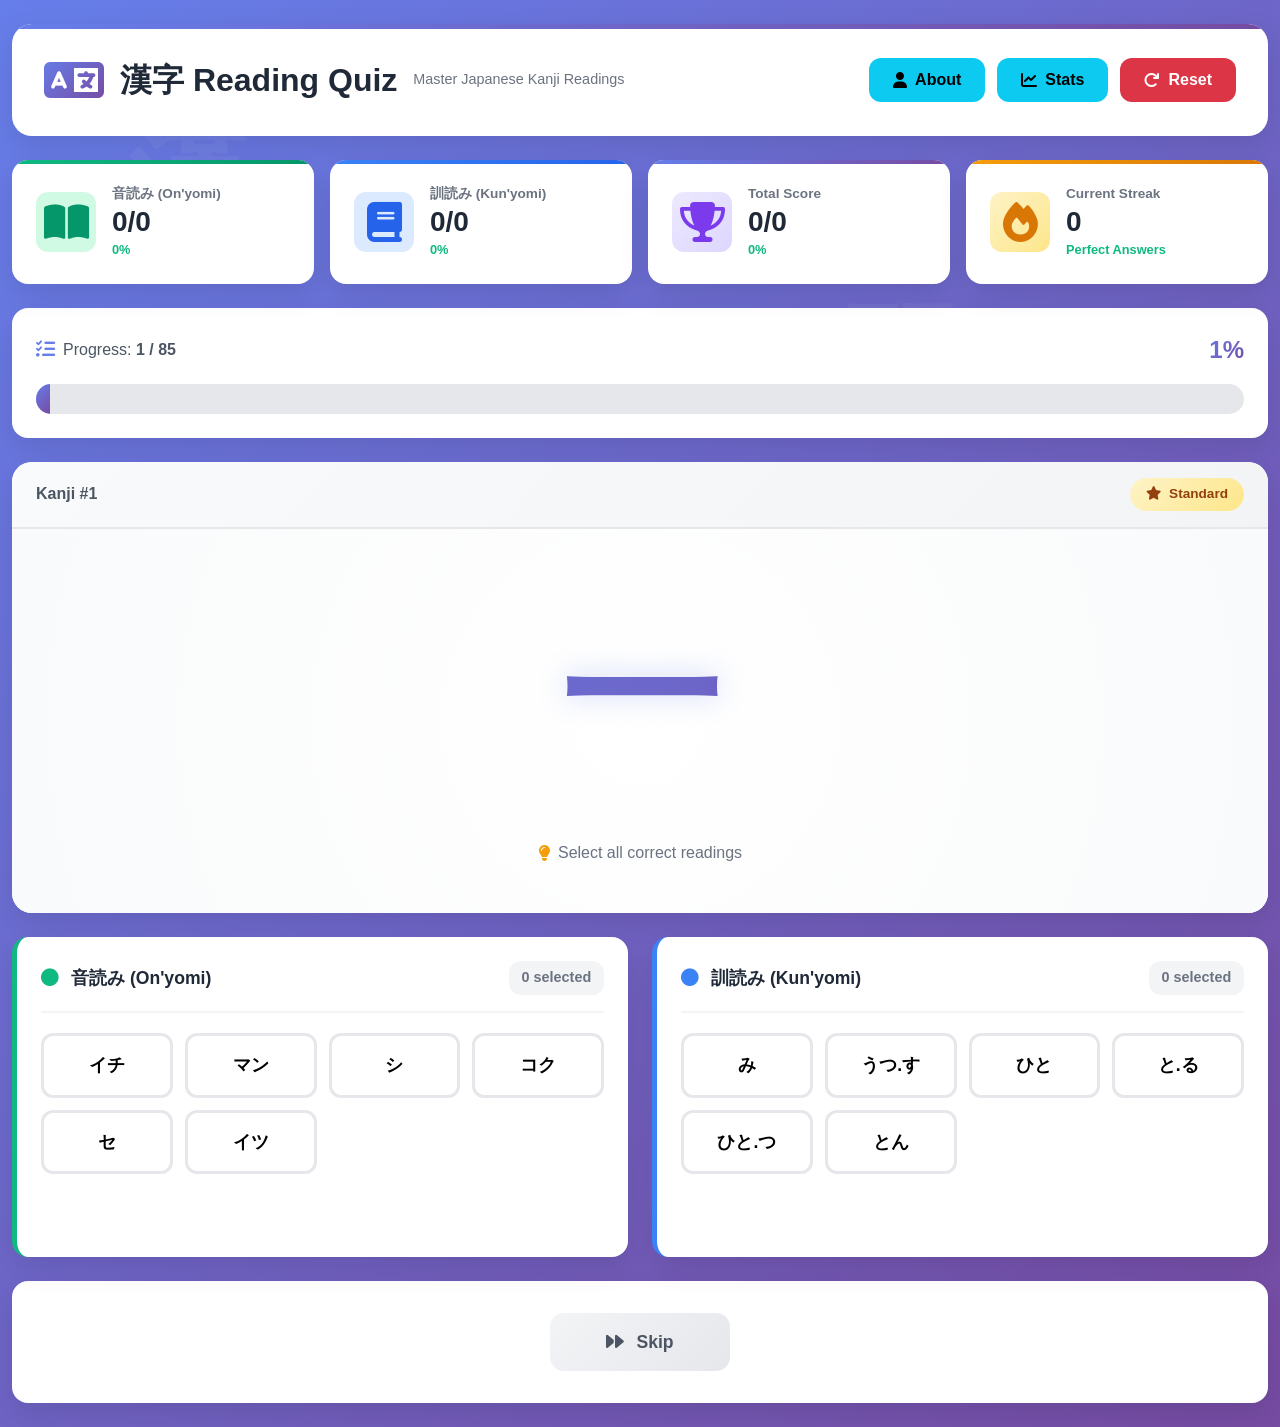
==== commit c7b35782: "added dev information - ready to deploy" ====
--- a/index.html
+++ b/index.html
@@ -30,6 +30,9 @@
                     <p class="subtitle">Master Japanese Kanji Readings</p>
                 </div>
                 <div class="header-actions">
+                    <a href="about.html" class="btn btn-info">
+                        <i class="fas fa-user"></i> About
+                    </a>
                     <button id="statsBtn" class="btn btn-info" data-bs-toggle="modal" data-bs-target="#statsModal">
                         <i class="fas fa-chart-line"></i> Stats
                     </button>
--- a/styles.css
+++ b/styles.css
@@ -84,10 +84,13 @@
 }
 
 @keyframes float {
-    0%, 100% {
+
+    0%,
+    100% {
         transform: translateY(0) rotate(0deg);
         opacity: 0.05;
     }
+
     50% {
         transform: translateY(-30px) rotate(5deg);
         opacity: 0.08;
@@ -396,9 +399,12 @@
 }
 
 @keyframes kanjiPulse {
-    0%, 100% {
+
+    0%,
+    100% {
         transform: scale(1);
     }
+
     50% {
         transform: scale(1.05);
     }
@@ -492,6 +498,8 @@
     font-weight: 600;
     position: relative;
     overflow: hidden;
+    touch-action: manipulation;
+    -webkit-tap-highlight-color: rgba(102, 126, 234, 0.2);
 }
 
 .reading-btn::before {
@@ -542,6 +550,8 @@
     background: var(--success-gradient);
     color: white;
     border-color: var(--correct-color);
+    border-width: 4px;
+    box-shadow: 0 0 0 3px rgba(16, 185, 129, 0.3), 0 4px 12px rgba(16, 185, 129, 0.4);
     animation: correctPulse 0.6s ease;
 }
 
@@ -558,6 +568,8 @@
     background: var(--danger-gradient);
     color: white;
     border-color: var(--incorrect-color);
+    border-width: 4px;
+    box-shadow: 0 0 0 3px rgba(239, 68, 68, 0.3), 0 4px 12px rgba(239, 68, 68, 0.4);
     animation: shake 0.5s ease;
 }
 
@@ -574,8 +586,9 @@
     background: linear-gradient(135deg, #fef3c7, #fde68a);
     color: #92400e;
     border-color: var(--missed-color);
+    border-width: 4px;
+    box-shadow: 0 0 0 3px rgba(245, 158, 11, 0.3), 0 0 20px rgba(245, 158, 11, 0.4);
     animation: missedPulse 0.8s ease;
-    box-shadow: 0 0 20px rgba(245, 158, 11, 0.4);
 }
 
 .reading-btn.missed::after {
@@ -592,20 +605,47 @@
 }
 
 @keyframes correctPulse {
-    0% { transform: scale(1); }
-    50% { transform: scale(1.1); }
-    100% { transform: scale(1); }
+    0% {
+        transform: scale(1);
+    }
+
+    50% {
+        transform: scale(1.1);
+    }
+
+    100% {
+        transform: scale(1);
+    }
 }
 
 @keyframes shake {
-    0%, 100% { transform: translateX(0); }
-    25% { transform: translateX(-10px); }
-    75% { transform: translateX(10px); }
+
+    0%,
+    100% {
+        transform: translateX(0);
+    }
+
+    25% {
+        transform: translateX(-10px);
+    }
+
+    75% {
+        transform: translateX(10px);
+    }
 }
 
 @keyframes missedPulse {
-    0%, 100% { transform: scale(1); box-shadow: 0 0 0 rgba(245, 158, 11, 0); }
-    50% { transform: scale(1.08); box-shadow: 0 0 30px rgba(245, 158, 11, 0.6); }
+
+    0%,
+    100% {
+        transform: scale(1);
+        box-shadow: 0 0 0 rgba(245, 158, 11, 0);
+    }
+
+    50% {
+        transform: scale(1.08);
+        box-shadow: 0 0 30px rgba(245, 158, 11, 0.6);
+    }
 }
 
 .action-buttons {
@@ -720,6 +760,7 @@
         opacity: 0;
         transform: translateY(30px);
     }
+
     to {
         opacity: 1;
         transform: translateY(0);
@@ -780,158 +821,158 @@
     body {
         padding: 0;
     }
-    
+
     .container {
         padding: 0.75rem !important;
     }
-    
+
     /* Compact Header */
     .header-section {
         padding: 1rem;
         border-radius: 12px;
         margin-bottom: 0.75rem !important;
     }
-    
+
     .header-content {
         flex-direction: column;
         text-align: center;
         gap: 0.75rem;
     }
-    
+
     .logo-section {
         flex-direction: row;
         justify-content: center;
     }
-    
+
     .logo-section i {
         font-size: 2rem;
     }
-    
+
     .logo-section h1 {
         font-size: 1.3rem;
     }
-    
+
     .logo-section .subtitle {
         display: none;
     }
-    
+
     .header-actions {
         width: 100%;
         justify-content: center;
     }
-    
+
     .header-actions .btn {
         padding: 0.5rem 1rem;
         font-size: 0.9rem;
     }
-    
+
     /* Compact Score Dashboard */
     .score-dashboard {
         margin-bottom: 0.75rem !important;
     }
-    
+
     .stat-card {
         padding: 0.75rem;
         flex-direction: row;
         text-align: left;
         gap: 0.75rem;
     }
-    
+
     .stat-icon {
         font-size: 1.75rem;
         width: 45px;
         height: 45px;
     }
-    
+
     .stat-label {
         font-size: 0.7rem;
     }
-    
+
     .stat-value {
         font-size: 1.2rem;
     }
-    
+
     .stat-percentage {
         font-size: 0.7rem;
     }
-    
+
     /* Compact Progress */
     .progress-section {
         padding: 1rem;
         margin-bottom: 0.75rem !important;
     }
-    
+
     .progress-info {
         font-size: 0.85rem;
     }
-    
+
     .progress-percentage {
         font-size: 1.2rem;
     }
-    
+
     .progress {
         height: 20px;
     }
-    
+
     /* Larger Kanji for Mobile */
     .kanji-display-card {
         margin-bottom: 0.75rem !important;
     }
-    
+
     .kanji-card-header {
         padding: 0.75rem 1rem;
     }
-    
+
     .kanji-number {
         font-size: 0.85rem;
     }
-    
+
     .difficulty-badge {
         font-size: 0.75rem;
         padding: 0.3rem 0.75rem;
     }
-    
+
     .kanji-display {
         padding: 2rem 1rem;
     }
-    
+
     .kanji-character {
         font-size: 7rem;
     }
-    
+
     .kanji-hint {
         font-size: 0.85rem;
         margin-top: 1rem;
     }
-    
+
     /* Mobile-Optimized Reading Sections */
     .reading-section {
         padding: 1rem;
         min-height: auto;
         margin-bottom: 0.75rem !important;
     }
-    
+
     .reading-header {
         margin-bottom: 1rem;
         padding-bottom: 0.75rem;
     }
-    
+
     .reading-title {
         font-size: 0.95rem;
         gap: 0.5rem;
     }
-    
+
     .reading-counter {
         font-size: 0.8rem;
         padding: 0.3rem 0.6rem;
     }
-    
+
     /* Larger Touch Targets for Mobile */
     .reading-grid {
         grid-template-columns: repeat(2, 1fr);
         gap: 10px;
     }
-    
+
     .reading-btn {
         padding: 1.25rem 0.75rem;
         font-size: 1.15rem;
@@ -941,13 +982,19 @@
         align-items: center;
         justify-content: center;
     }
-    
+
+    .reading-btn.correct,
+    .reading-btn.incorrect,
+    .reading-btn.missed {
+        border-width: 3px;
+    }
+
     .reading-btn::after {
         top: 3px;
         right: 5px;
         font-size: 1rem;
     }
-    
+
     /* Mobile Action Buttons */
     .action-buttons {
         padding: 1rem;
@@ -955,44 +1002,44 @@
         gap: 0.75rem;
         margin-bottom: 0.75rem !important;
     }
-    
+
     .action-buttons .btn {
         width: 100%;
         padding: 1rem;
         font-size: 1rem;
         min-width: auto;
     }
-    
+
     /* Mobile Feedback */
     .result-feedback {
         padding: 1rem;
         margin-top: 0.75rem;
     }
-    
+
     .feedback-content {
         flex-direction: column;
         gap: 0.75rem;
     }
-    
+
     .feedback-icon {
         font-size: 2.5rem;
     }
-    
+
     .feedback-message {
         font-size: 1rem;
         text-align: center;
     }
-    
+
     /* Modal Adjustments */
     .stats-grid {
         grid-template-columns: 1fr;
         gap: 1rem;
     }
-    
+
     .stat-item .stat-number {
         font-size: 2rem;
     }
-    
+
     /* Hide floating background on mobile for performance */
     .kanji-float {
         display: none;
@@ -1004,22 +1051,22 @@
     .kanji-character {
         font-size: 5.5rem;
     }
-    
+
     .reading-grid {
         grid-template-columns: repeat(2, 1fr);
         gap: 8px;
     }
-    
+
     .reading-btn {
         padding: 1rem 0.5rem;
         font-size: 1rem;
         min-height: 55px;
     }
-    
+
     .stat-card {
         padding: 0.6rem;
     }
-    
+
     .stat-icon {
         width: 40px;
         height: 40px;
@@ -1032,20 +1079,20 @@
     .kanji-display {
         padding: 1.5rem 1rem;
     }
-    
+
     .kanji-character {
         font-size: 4.5rem;
     }
-    
+
     .score-dashboard .row {
         display: flex;
         flex-wrap: nowrap;
         overflow-x: auto;
         gap: 0.5rem;
     }
-    
+
     .score-dashboard .col-6 {
         flex: 0 0 auto;
         min-width: 45%;
     }
-}
+}
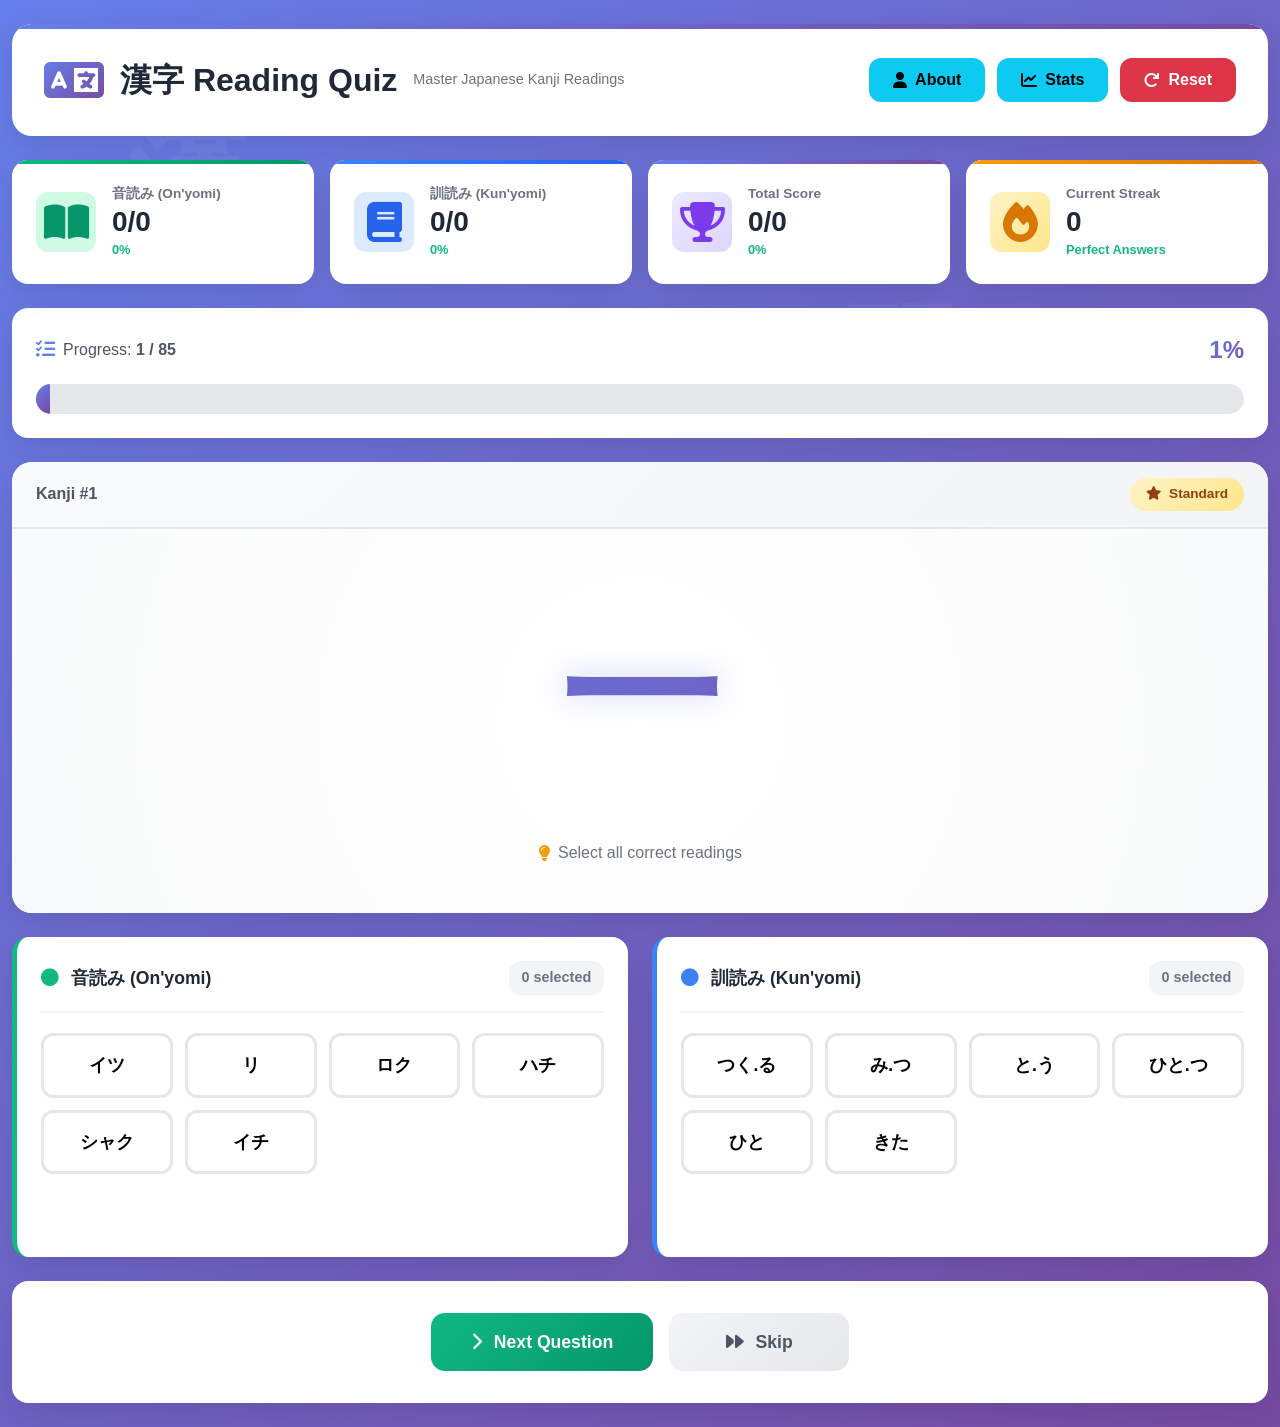
==== commit 7425cde4: "major improvments" ====
--- a/index.html
+++ b/index.html
@@ -165,6 +165,9 @@
             <button id="nextBtn" class="btn btn-next" style="display: none;">
                 <i class="fas fa-arrow-right"></i> Next Kanji
             </button>
+            <button id="nextQuestionBtn" class="btn btn-next">
+                <i class="fas fa-chevron-right"></i> Next Question
+            </button>
             <button id="skipBtn" class="btn btn-skip">
                 <i class="fas fa-forward"></i> Skip
             </button>
--- a/styles.css
+++ b/styles.css
@@ -567,10 +567,11 @@
 .reading-btn.incorrect {
     background: var(--danger-gradient);
     color: white;
-    border-color: var(--incorrect-color);
-    border-width: 4px;
-    box-shadow: 0 0 0 3px rgba(239, 68, 68, 0.3), 0 4px 12px rgba(239, 68, 68, 0.4);
-    animation: shake 0.5s ease;
+    border: 4px solid #dc2626;
+    box-shadow: 0 0 0 4px rgba(239, 68, 68, 0.4), 0 4px 16px rgba(239, 68, 68, 0.5);
+    animation: shake 0.5s ease, incorrectPulse 1.5s ease-in-out infinite;
+    outline: 3px solid #ef4444;
+    outline-offset: 2px;
 }
 
 .reading-btn.incorrect::after {
@@ -600,6 +601,26 @@
     font-weight: 700;
 }
 
+/* Preview feedback styles for immediate selection feedback */
+.reading-btn.preview-correct {
+    border: 3px solid #10b981;
+    box-shadow: 0 0 0 2px rgba(16, 185, 129, 0.3);
+    background: linear-gradient(135deg, rgba(16, 185, 129, 0.1), rgba(5, 150, 105, 0.1));
+}
+
+.reading-btn.preview-incorrect {
+    border: 3px solid #ef4444;
+    box-shadow: 0 0 0 2px rgba(239, 68, 68, 0.4);
+    background: linear-gradient(135deg, rgba(239, 68, 68, 0.1), rgba(220, 38, 38, 0.1));
+    animation: subtleShake 0.3s ease;
+}
+
+@keyframes subtleShake {
+    0%, 100% { transform: translateX(0); }
+    25% { transform: translateX(-3px); }
+    75% { transform: translateX(3px); }
+}
+
 .reading-btn:disabled {
     cursor: not-allowed;
 }
@@ -645,6 +666,15 @@
     50% {
         transform: scale(1.08);
         box-shadow: 0 0 30px rgba(245, 158, 11, 0.6);
+    }
+}
+
+@keyframes incorrectPulse {
+    0%, 100% {
+        box-shadow: 0 0 0 4px rgba(239, 68, 68, 0.4), 0 4px 16px rgba(239, 68, 68, 0.5);
+    }
+    50% {
+        box-shadow: 0 0 0 6px rgba(239, 68, 68, 0.6), 0 4px 20px rgba(239, 68, 68, 0.7);
     }
 }
 
